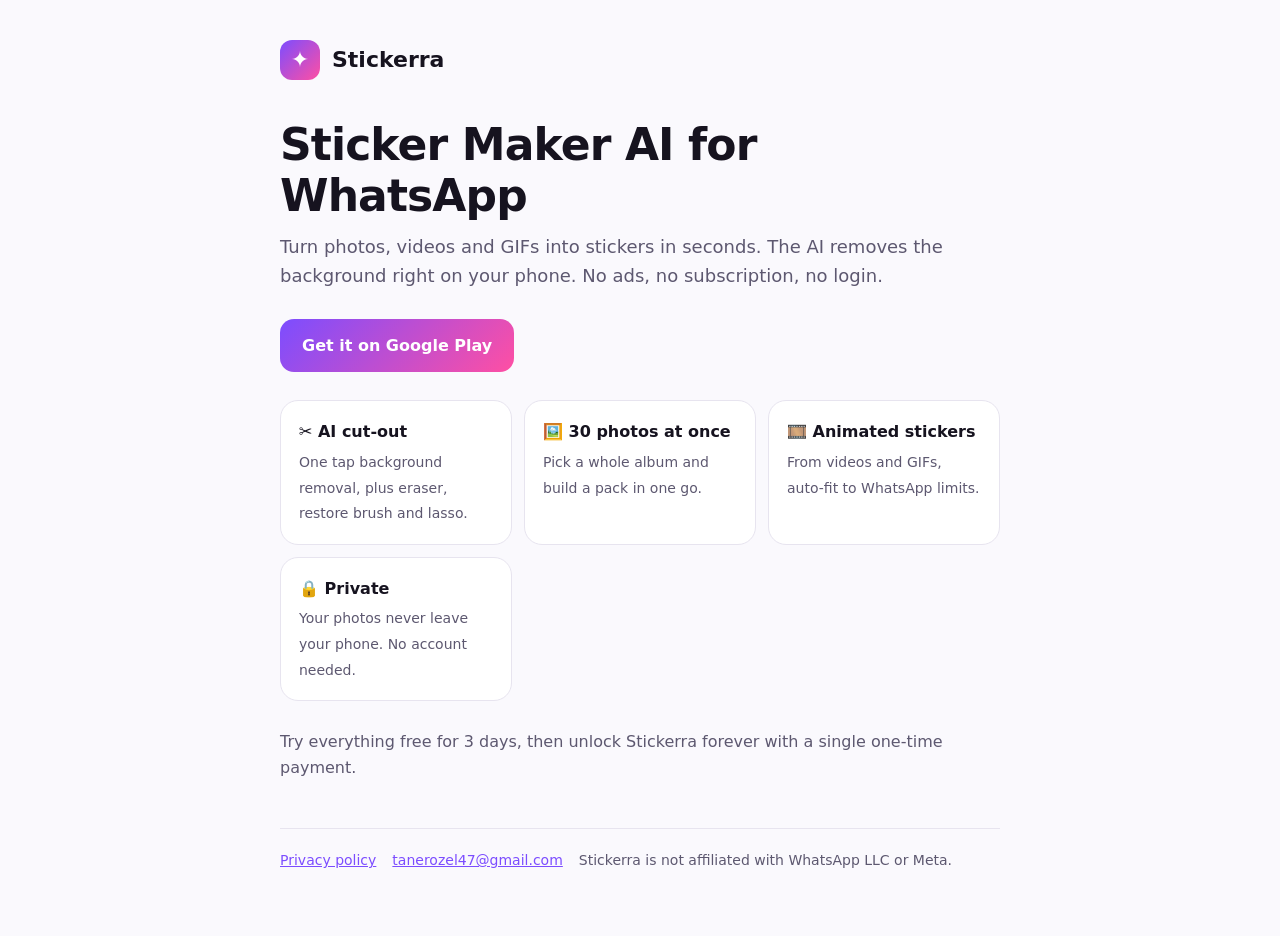
==== index.html @ 9324e24a "Stickerra website and privacy policy Co-Authored-By: Claude Opus 5.5 <noreply@anthropic.com>" ====
<!doctype html>
<html lang="en">
<head>
<meta charset="utf-8"><meta name="viewport" content="width=device-width,initial-scale=1">
<title>Stickerra – AI Sticker Maker for WhatsApp</title>
<meta name="description" content="Make WhatsApp stickers from photos, videos and GIFs. On-device AI background removal. No ads, no subscription.">
<link rel="stylesheet" href="style.css">
</head>
<body><div class="wrap">
<a class="brand" href="./"><span class="logo">✦</span>Stickerra</a>
<h1>Sticker Maker AI for WhatsApp</h1>
<p class="lead">Turn photos, videos and GIFs into stickers in seconds. The AI removes the background right on your phone. No ads, no subscription, no login.</p>
<a class="btn" href="https://play.google.com/store/apps/details?id=com.stickerra.app">Get it on Google Play</a>
<div class="grid">
<div class="card"><b>✂️ AI cut-out</b><span>One tap background removal, plus eraser, restore brush and lasso.</span></div>
<div class="card"><b>🖼️ 30 photos at once</b><span>Pick a whole album and build a pack in one go.</span></div>
<div class="card"><b>🎞️ Animated stickers</b><span>From videos and GIFs, auto-fit to WhatsApp limits.</span></div>
<div class="card"><b>🔒 Private</b><span>Your photos never leave your phone. No account needed.</span></div>
</div>
<p class="muted">Try everything free for 3 days, then unlock Stickerra forever with a single one-time payment.</p>
<footer><a href="privacy/">Privacy policy</a><a href="mailto:tanerozel47@gmail.com">tanerozel47@gmail.com</a><span>Stickerra is not affiliated with WhatsApp LLC or Meta.</span></footer>
</div></body></html>
---- style.css ----
:root{--bg:#0f0d17;--card:#1a1726;--text:#f3f1fa;--muted:#a9a3bf;--brand:#7c4dff;--pink:#ff4fa3;--line:#2a2638}
@media (prefers-color-scheme: light){:root{--bg:#faf9fd;--card:#fff;--text:#16131f;--muted:#5d5870;--line:#e7e4ef}}
*{box-sizing:border-box}
body{margin:0;background:var(--bg);color:var(--text);font:16px/1.6 "Inter",system-ui,-apple-system,"Segoe UI",Roboto,sans-serif}
a{color:var(--brand)}
.wrap{max-width:760px;margin:0 auto;padding:40px 20px 64px}
.brand{display:flex;align-items:center;gap:12px;font-weight:800;font-size:22px;text-decoration:none;color:var(--text)}
.logo{width:40px;height:40px;border-radius:12px;background:linear-gradient(135deg,var(--brand),var(--pink));display:grid;place-items:center;color:#fff;font-size:22px}
h1{font-size:clamp(30px,6vw,44px);line-height:1.15;margin:40px 0 12px;letter-spacing:-.02em}
h2{font-size:20px;margin:32px 0 8px}
.lead{color:var(--muted);font-size:18px;margin:0 0 28px}
.grid{display:grid;grid-template-columns:repeat(auto-fit,minmax(210px,1fr));gap:12px;margin:28px 0}
.card{background:var(--card);border:1px solid var(--line);border-radius:18px;padding:18px}
.card b{display:block;margin-bottom:4px}
.card span{color:var(--muted);font-size:14px}
.btn{display:inline-block;background:linear-gradient(135deg,var(--brand),var(--pink));color:#fff;text-decoration:none;font-weight:700;padding:14px 22px;border-radius:14px}
footer{margin-top:48px;padding-top:20px;border-top:1px solid var(--line);color:var(--muted);font-size:14px;display:flex;gap:16px;flex-wrap:wrap}
.muted{color:var(--muted)}
ul{padding-left:20px}
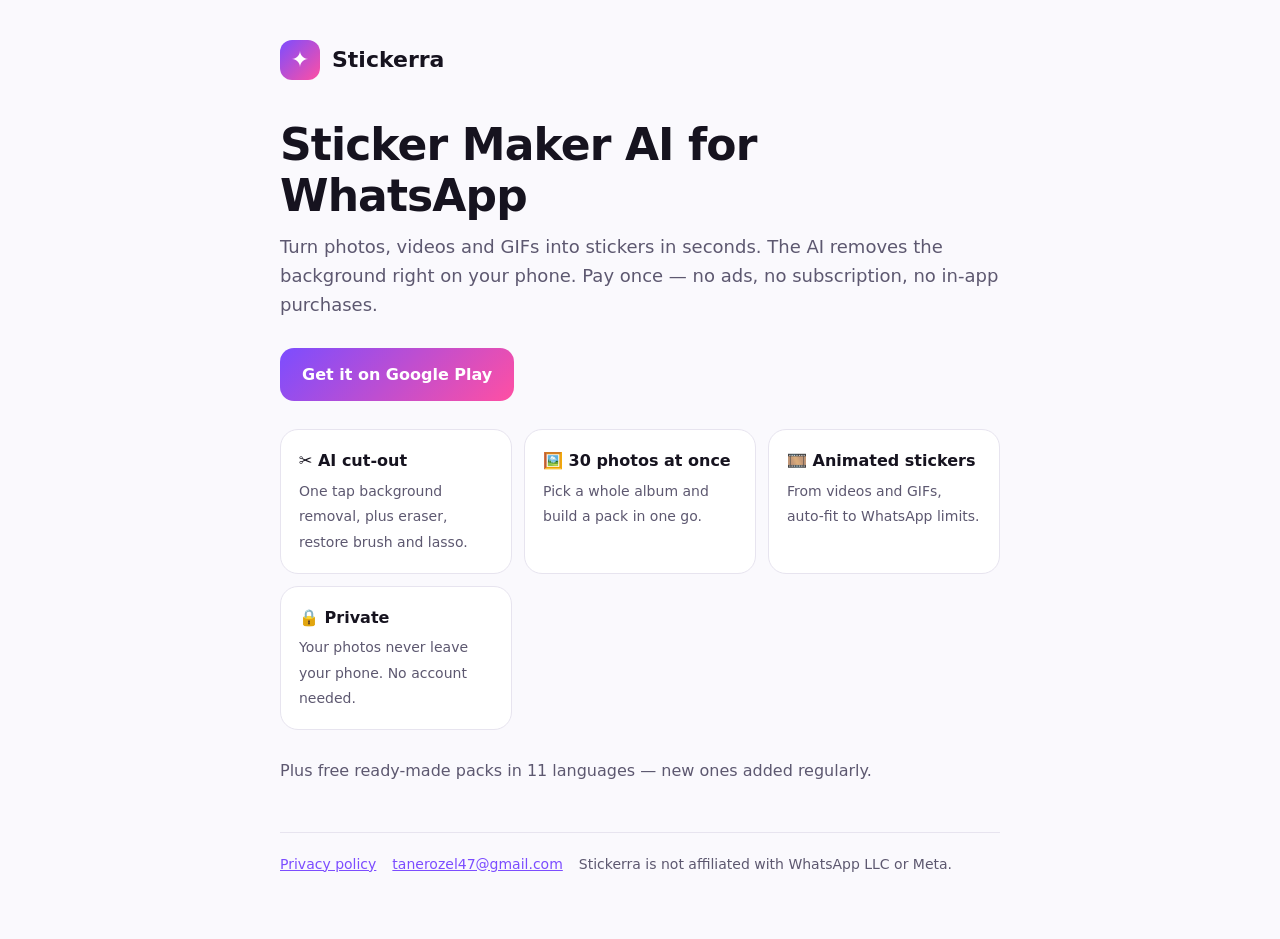
==== commit cc58829e: "Add downloadable sticker pack catalog; paid-app texts Co-Authored-By: Claude Opus 5.5 <noreply@anthr" ====
--- a/index.html
+++ b/index.html
@@ -3,13 +3,13 @@
 <head>
 <meta charset="utf-8"><meta name="viewport" content="width=device-width,initial-scale=1">
 <title>Stickerra – AI Sticker Maker for WhatsApp</title>
-<meta name="description" content="Make WhatsApp stickers from photos, videos and GIFs. On-device AI background removal. No ads, no subscription.">
+<meta name="description" content="Make WhatsApp stickers from photos, videos and GIFs. On-device AI background removal. Pay once: no ads, no subscription.">
 <link rel="stylesheet" href="style.css">
 </head>
 <body><div class="wrap">
 <a class="brand" href="./"><span class="logo">✦</span>Stickerra</a>
 <h1>Sticker Maker AI for WhatsApp</h1>
-<p class="lead">Turn photos, videos and GIFs into stickers in seconds. The AI removes the background right on your phone. No ads, no subscription, no login.</p>
+<p class="lead">Turn photos, videos and GIFs into stickers in seconds. The AI removes the background right on your phone. Pay once — no ads, no subscription, no in-app purchases.</p>
 <a class="btn" href="https://play.google.com/store/apps/details?id=com.stickerra.app">Get it on Google Play</a>
 <div class="grid">
 <div class="card"><b>✂️ AI cut-out</b><span>One tap background removal, plus eraser, restore brush and lasso.</span></div>
@@ -17,6 +17,6 @@
 <div class="card"><b>🎞️ Animated stickers</b><span>From videos and GIFs, auto-fit to WhatsApp limits.</span></div>
 <div class="card"><b>🔒 Private</b><span>Your photos never leave your phone. No account needed.</span></div>
 </div>
-<p class="muted">Try everything free for 3 days, then unlock Stickerra forever with a single one-time payment.</p>
+<p class="muted">Plus free ready-made packs in 11 languages — new ones added regularly.</p>
 <footer><a href="privacy/">Privacy policy</a><a href="mailto:tanerozel47@gmail.com">tanerozel47@gmail.com</a><span>Stickerra is not affiliated with WhatsApp LLC or Meta.</span></footer>
 </div></body></html>
